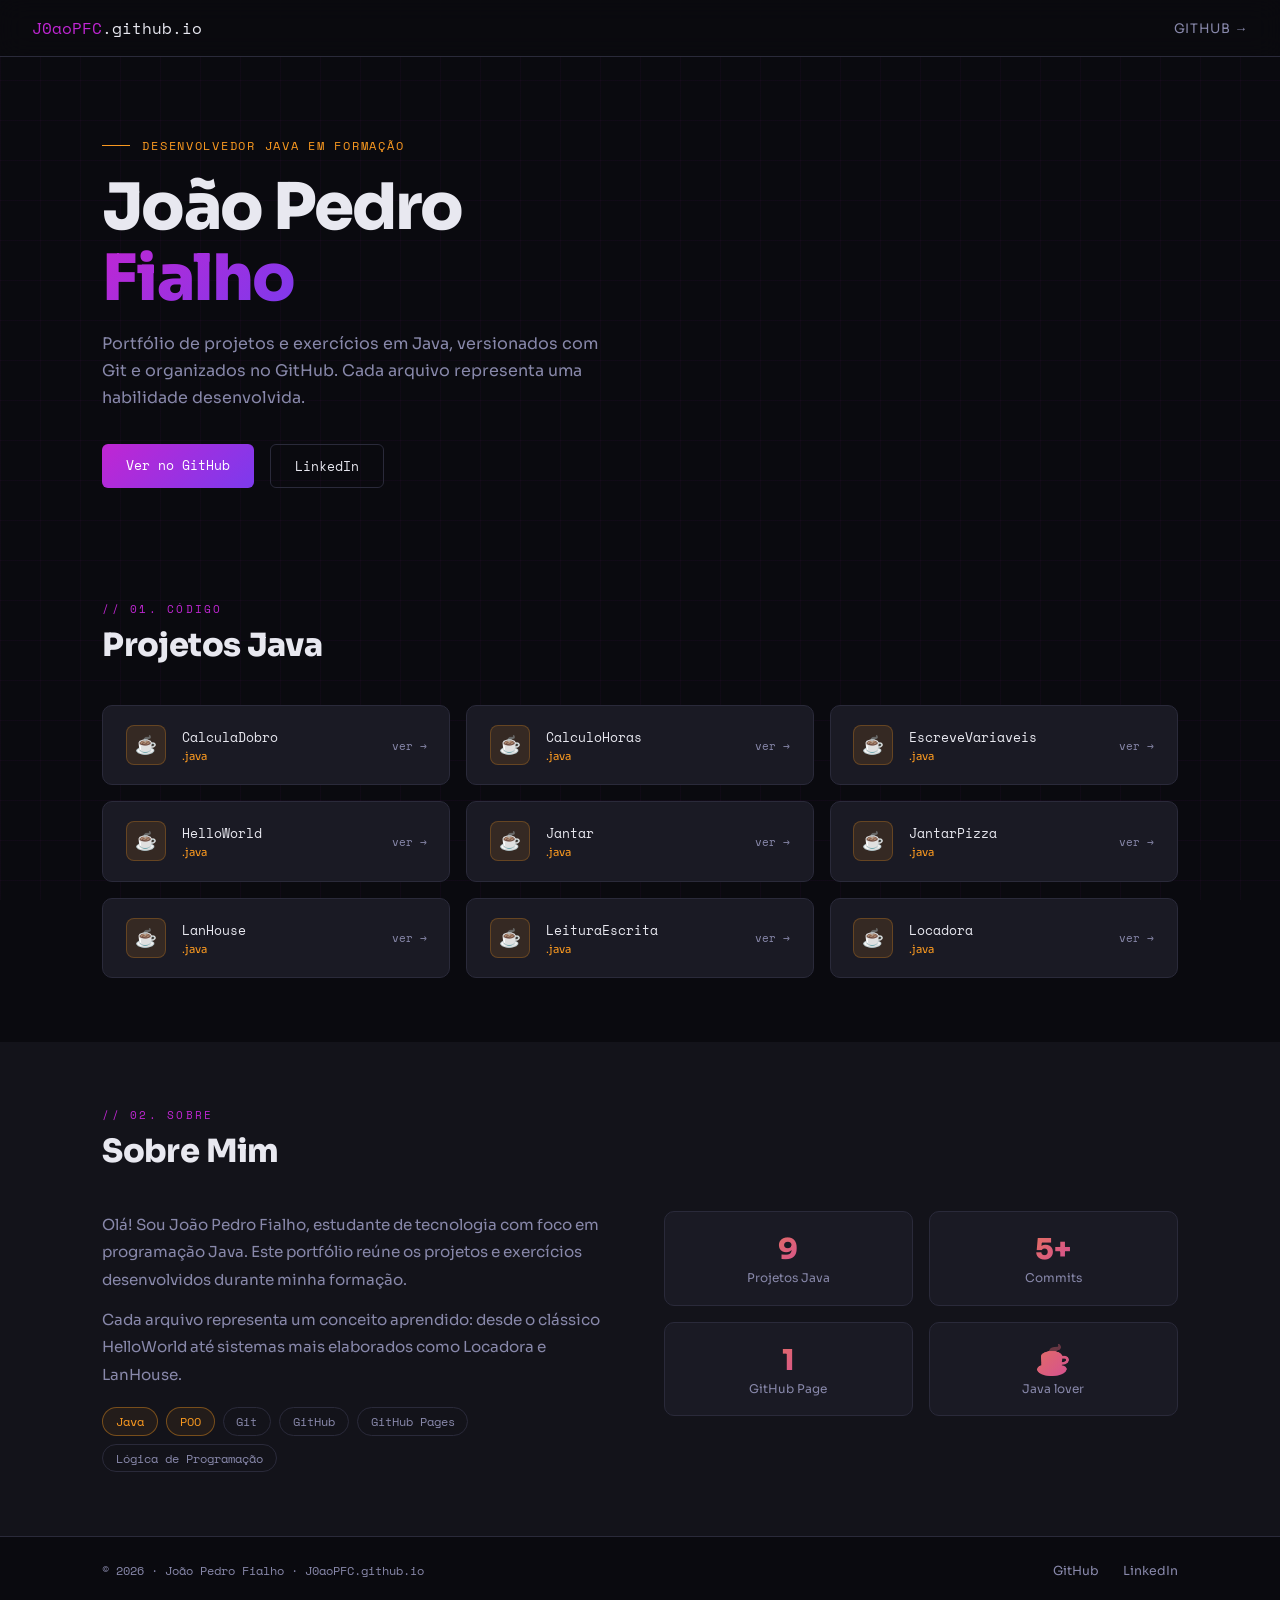
==== index.html.html @ e03d67a1 "Add files via upload" ====
<!DOCTYPE html>
<html lang="pt-BR">
<head>
  <meta charset="UTF-8"/>
  <meta name="viewport" content="width=device-width, initial-scale=1.0"/>
  <title>João Pedro Fialho | Portfolio Java</title>
  <link href="https://fonts.googleapis.com/css2?family=Space+Mono:wght@400;700&family=Sora:wght@300;400;600;800&display=swap" rel="stylesheet"/>
  <style>
    :root {
      --bg: #0a0a0f; --surface: #13131a; --card: #1a1a24;
      --accent: #c026d3; --accent2: #7c3aed;
      --text: #e8e8f0; --muted: #8888aa; --border: #2a2a3a;
      --java: #f89820;
    }
    * { margin: 0; padding: 0; box-sizing: border-box; }
    body { background: var(--bg); color: var(--text); font-family: 'Sora', sans-serif; min-height: 100vh; overflow-x: hidden; }
    body::before {
      content: ''; position: fixed; inset: 0;
      background-image: linear-gradient(rgba(192,38,211,0.04) 1px, transparent 1px), linear-gradient(90deg, rgba(192,38,211,0.04) 1px, transparent 1px);
      background-size: 40px 40px; pointer-events: none; z-index: 0;
    }
    nav {
      position: sticky; top: 0; z-index: 100;
      background: rgba(10,10,15,0.9); backdrop-filter: blur(12px);
      border-bottom: 1px solid var(--border);
      padding: 1rem 2rem; display: flex; justify-content: space-between; align-items: center;
    }
    .logo { font-family: 'Space Mono', monospace; font-size: 1rem; color: var(--accent); }
    .logo span { color: var(--text); }
    nav a { color: var(--muted); text-decoration: none; font-size: 0.82rem; letter-spacing: 0.05em; text-transform: uppercase; transition: color .2s; }
    nav a:hover { color: var(--accent); }

    .hero {
      position: relative; z-index: 1;
      padding: 5rem 8vw 3rem;
      display: flex; flex-direction: column; align-items: flex-start;
    }
    .hero-tag {
      font-family: 'Space Mono', monospace; font-size: 0.72rem;
      color: var(--java); letter-spacing: 0.15em; text-transform: uppercase;
      margin-bottom: 1.2rem; display: flex; align-items: center; gap: 0.75rem;
    }
    .hero-tag::before { content: ''; width: 28px; height: 1px; background: var(--java); display: block; }
    h1 { font-size: clamp(2.2rem, 5vw, 4rem); font-weight: 800; line-height: 1.1; letter-spacing: -0.03em; margin-bottom: 1rem; }
    h1 .hl { background: linear-gradient(135deg, var(--accent), var(--accent2)); -webkit-background-clip: text; -webkit-text-fill-color: transparent; background-clip: text; }
    .hero p { color: var(--muted); font-size: 1rem; line-height: 1.7; max-width: 520px; margin-bottom: 2rem; }
    .btn-group { display: flex; gap: 1rem; flex-wrap: wrap; }
    .btn { padding: 0.7rem 1.5rem; border-radius: 6px; font-family: 'Space Mono', monospace; font-size: 0.82rem; text-decoration: none; transition: all .2s; }
    .btn-primary { background: linear-gradient(135deg, var(--accent), var(--accent2)); color: #fff; }
    .btn-primary:hover { opacity: 0.85; transform: translateY(-2px); }
    .btn-ghost { border: 1px solid var(--border); color: var(--text); }
    .btn-ghost:hover { border-color: var(--accent); color: var(--accent); }

    section { position: relative; z-index: 1; padding: 4rem 8vw; }
    .sec-label { font-family: 'Space Mono', monospace; font-size: 0.7rem; color: var(--accent); letter-spacing: 0.2em; text-transform: uppercase; margin-bottom: 0.5rem; }
    .sec-title { font-size: clamp(1.4rem, 3vw, 2rem); font-weight: 800; margin-bottom: 2.5rem; letter-spacing: -0.02em; }

    /* JAVA FILES GRID */
    .files-grid { display: grid; grid-template-columns: repeat(auto-fill, minmax(260px, 1fr)); gap: 1rem; }
    .file-card {
      background: var(--card); border: 1px solid var(--border);
      border-radius: 10px; padding: 1.2rem 1.4rem;
      display: flex; align-items: center; gap: 1rem;
      transition: all .2s; text-decoration: none; color: var(--text);
      position: relative; overflow: hidden;
    }
    .file-card::before {
      content: ''; position: absolute; left: 0; top: 0; bottom: 0;
      width: 3px; background: var(--java); opacity: 0; transition: opacity .2s;
    }
    .file-card:hover { border-color: var(--java); transform: translateY(-3px); }
    .file-card:hover::before { opacity: 1; }
    .file-icon {
      width: 40px; height: 40px; border-radius: 8px;
      background: rgba(248,152,32,0.12); border: 1px solid rgba(248,152,32,0.25);
      display: flex; align-items: center; justify-content: center;
      font-size: 1.1rem; flex-shrink: 0;
    }
    .file-name { font-family: 'Space Mono', monospace; font-size: 0.82rem; color: var(--text); }
    .file-ext { font-size: 0.7rem; color: var(--java); margin-top: 2px; }
    .file-link {
      margin-left: auto; font-size: 0.7rem; color: var(--muted);
      font-family: 'Space Mono', monospace;
    }
    .file-card:hover .file-link { color: var(--java); }

    /* ABOUT */
    .about-grid { display: grid; grid-template-columns: 1fr 1fr; gap: 3rem; align-items: start; }
    .about-text p { color: var(--muted); line-height: 1.8; margin-bottom: 0.8rem; font-size: 0.95rem; }
    .skills { display: flex; flex-wrap: wrap; gap: 0.5rem; margin-top: 1.2rem; }
    .skill { padding: 0.3rem 0.8rem; border: 1px solid var(--border); border-radius: 20px; font-size: 0.75rem; font-family: 'Space Mono', monospace; color: var(--muted); transition: all .2s; }
    .skill.java { border-color: rgba(248,152,32,0.4); color: var(--java); background: rgba(248,152,32,0.07); }
    .skill:hover { border-color: var(--accent); color: var(--accent); }
    .stats { display: grid; grid-template-columns: 1fr 1fr; gap: 1rem; }
    .stat { background: var(--card); border: 1px solid var(--border); border-radius: 10px; padding: 1.2rem; text-align: center; }
    .stat-n { font-size: 1.8rem; font-weight: 800; background: linear-gradient(135deg, var(--java), var(--accent)); -webkit-background-clip: text; -webkit-text-fill-color: transparent; background-clip: text; }
    .stat-l { font-size: 0.75rem; color: var(--muted); margin-top: 0.2rem; }

    footer { position: relative; z-index: 1; border-top: 1px solid var(--border); padding: 1.5rem 8vw; display: flex; justify-content: space-between; align-items: center; flex-wrap: wrap; gap: 1rem; }
    footer p { color: var(--muted); font-size: 0.78rem; font-family: 'Space Mono', monospace; }
    .footer-links { display: flex; gap: 1.5rem; }
    .footer-links a { color: var(--muted); text-decoration: none; font-size: 0.78rem; transition: color .2s; }
    .footer-links a:hover { color: var(--accent); }

    @keyframes fadeUp { from { opacity: 0; transform: translateY(24px); } to { opacity: 1; transform: translateY(0); } }
    .hero > * { animation: fadeUp .5s ease forwards; opacity: 0; }
    .hero > *:nth-child(1){animation-delay:.1s} .hero > *:nth-child(2){animation-delay:.2s}
    .hero > *:nth-child(3){animation-delay:.3s} .hero > *:nth-child(4){animation-delay:.4s}

    @media(max-width:768px){ .about-grid{grid-template-columns:1fr} }
  </style>
</head>
<body>

<nav>
  <div class="logo">J0aoPFC<span>.github.io</span></div>
  <a href="https://github.com/J0aoPFC" target="_blank">GitHub →</a>
</nav>

<section class="hero">
  <div class="hero-tag">Desenvolvedor Java em formação</div>
  <h1>João Pedro<br/><span class="hl">Fialho</span></h1>
  <p>Portfólio de projetos e exercícios em Java, versionados com Git e organizados no GitHub. Cada arquivo representa uma habilidade desenvolvida.</p>
  <div class="btn-group">
    <a href="https://github.com/J0aoPFC" class="btn btn-primary" target="_blank">Ver no GitHub</a>
    <a href="https://linkedin.com/in/joaopedrofialho" class="btn btn-ghost" target="_blank">LinkedIn</a>
  </div>
</section>

<section id="projetos">
  <div class="sec-label">// 01. Código</div>
  <h2 class="sec-title">Projetos Java</h2>
  <div class="files-grid">

    <a class="file-card" href="https://github.com/J0aoPFC/J0aoPFC.github.io/blob/main/CalculaDobro.java" target="_blank">
      <div class="file-icon">☕</div>
      <div><div class="file-name">CalculaDobro</div><div class="file-ext">.java</div></div>
      <span class="file-link">ver →</span>
    </a>

    <a class="file-card" href="https://github.com/J0aoPFC/J0aoPFC.github.io/blob/main/CalculoHoras.java" target="_blank">
      <div class="file-icon">☕</div>
      <div><div class="file-name">CalculoHoras</div><div class="file-ext">.java</div></div>
      <span class="file-link">ver →</span>
    </a>

    <a class="file-card" href="https://github.com/J0aoPFC/J0aoPFC.github.io/blob/main/EscreveVariaveis.java" target="_blank">
      <div class="file-icon">☕</div>
      <div><div class="file-name">EscreveVariaveis</div><div class="file-ext">.java</div></div>
      <span class="file-link">ver →</span>
    </a>

    <a class="file-card" href="https://github.com/J0aoPFC/J0aoPFC.github.io/blob/main/HelloWorld.java" target="_blank">
      <div class="file-icon">☕</div>
      <div><div class="file-name">HelloWorld</div><div class="file-ext">.java</div></div>
      <span class="file-link">ver →</span>
    </a>

    <a class="file-card" href="https://github.com/J0aoPFC/J0aoPFC.github.io/blob/main/Jantar.java" target="_blank">
      <div class="file-icon">☕</div>
      <div><div class="file-name">Jantar</div><div class="file-ext">.java</div></div>
      <span class="file-link">ver →</span>
    </a>

    <a class="file-card" href="https://github.com/J0aoPFC/J0aoPFC.github.io/blob/main/JantarPizza.java" target="_blank">
      <div class="file-icon">☕</div>
      <div><div class="file-name">JantarPizza</div><div class="file-ext">.java</div></div>
      <span class="file-link">ver →</span>
    </a>

    <a class="file-card" href="https://github.com/J0aoPFC/J0aoPFC.github.io/blob/main/LanHouse.java" target="_blank">
      <div class="file-icon">☕</div>
      <div><div class="file-name">LanHouse</div><div class="file-ext">.java</div></div>
      <span class="file-link">ver →</span>
    </a>

    <a class="file-card" href="https://github.com/J0aoPFC/J0aoPFC.github.io/blob/main/LeituraEscrita.java" target="_blank">
      <div class="file-icon">☕</div>
      <div><div class="file-name">LeituraEscrita</div><div class="file-ext">.java</div></div>
      <span class="file-link">ver →</span>
    </a>

    <a class="file-card" href="https://github.com/J0aoPFC/J0aoPFC.github.io/blob/main/Locadora.java" target="_blank">
      <div class="file-icon">☕</div>
      <div><div class="file-name">Locadora</div><div class="file-ext">.java</div></div>
      <span class="file-link">ver →</span>
    </a>

  </div>
</section>

<section id="sobre" style="background: var(--surface);">
  <div class="sec-label">// 02. Sobre</div>
  <h2 class="sec-title">Sobre Mim</h2>
  <div class="about-grid">
    <div class="about-text">
      <p>Olá! Sou João Pedro Fialho, estudante de tecnologia com foco em programação Java. Este portfólio reúne os projetos e exercícios desenvolvidos durante minha formação.</p>
      <p>Cada arquivo representa um conceito aprendido: desde o clássico HelloWorld até sistemas mais elaborados como Locadora e LanHouse.</p>
      <div class="skills">
        <span class="skill java">Java</span>
        <span class="skill java">POO</span>
        <span class="skill">Git</span>
        <span class="skill">GitHub</span>
        <span class="skill">GitHub Pages</span>
        <span class="skill">Lógica de Programação</span>
      </div>
    </div>
    <div class="stats">
      <div class="stat"><div class="stat-n">9</div><div class="stat-l">Projetos Java</div></div>
      <div class="stat"><div class="stat-n">5+</div><div class="stat-l">Commits</div></div>
      <div class="stat"><div class="stat-n">1</div><div class="stat-l">GitHub Page</div></div>
      <div class="stat"><div class="stat-n">☕</div><div class="stat-l">Java lover</div></div>
    </div>
  </div>
</section>

<footer>
  <p>© 2026 · João Pedro Fialho · J0aoPFC.github.io</p>
  <div class="footer-links">
    <a href="https://github.com/J0aoPFC" target="_blank">GitHub</a>
    <a href="https://linkedin.com/in/joaopedrofialho" target="_blank">LinkedIn</a>
  </div>
</footer>

</body>
</html>
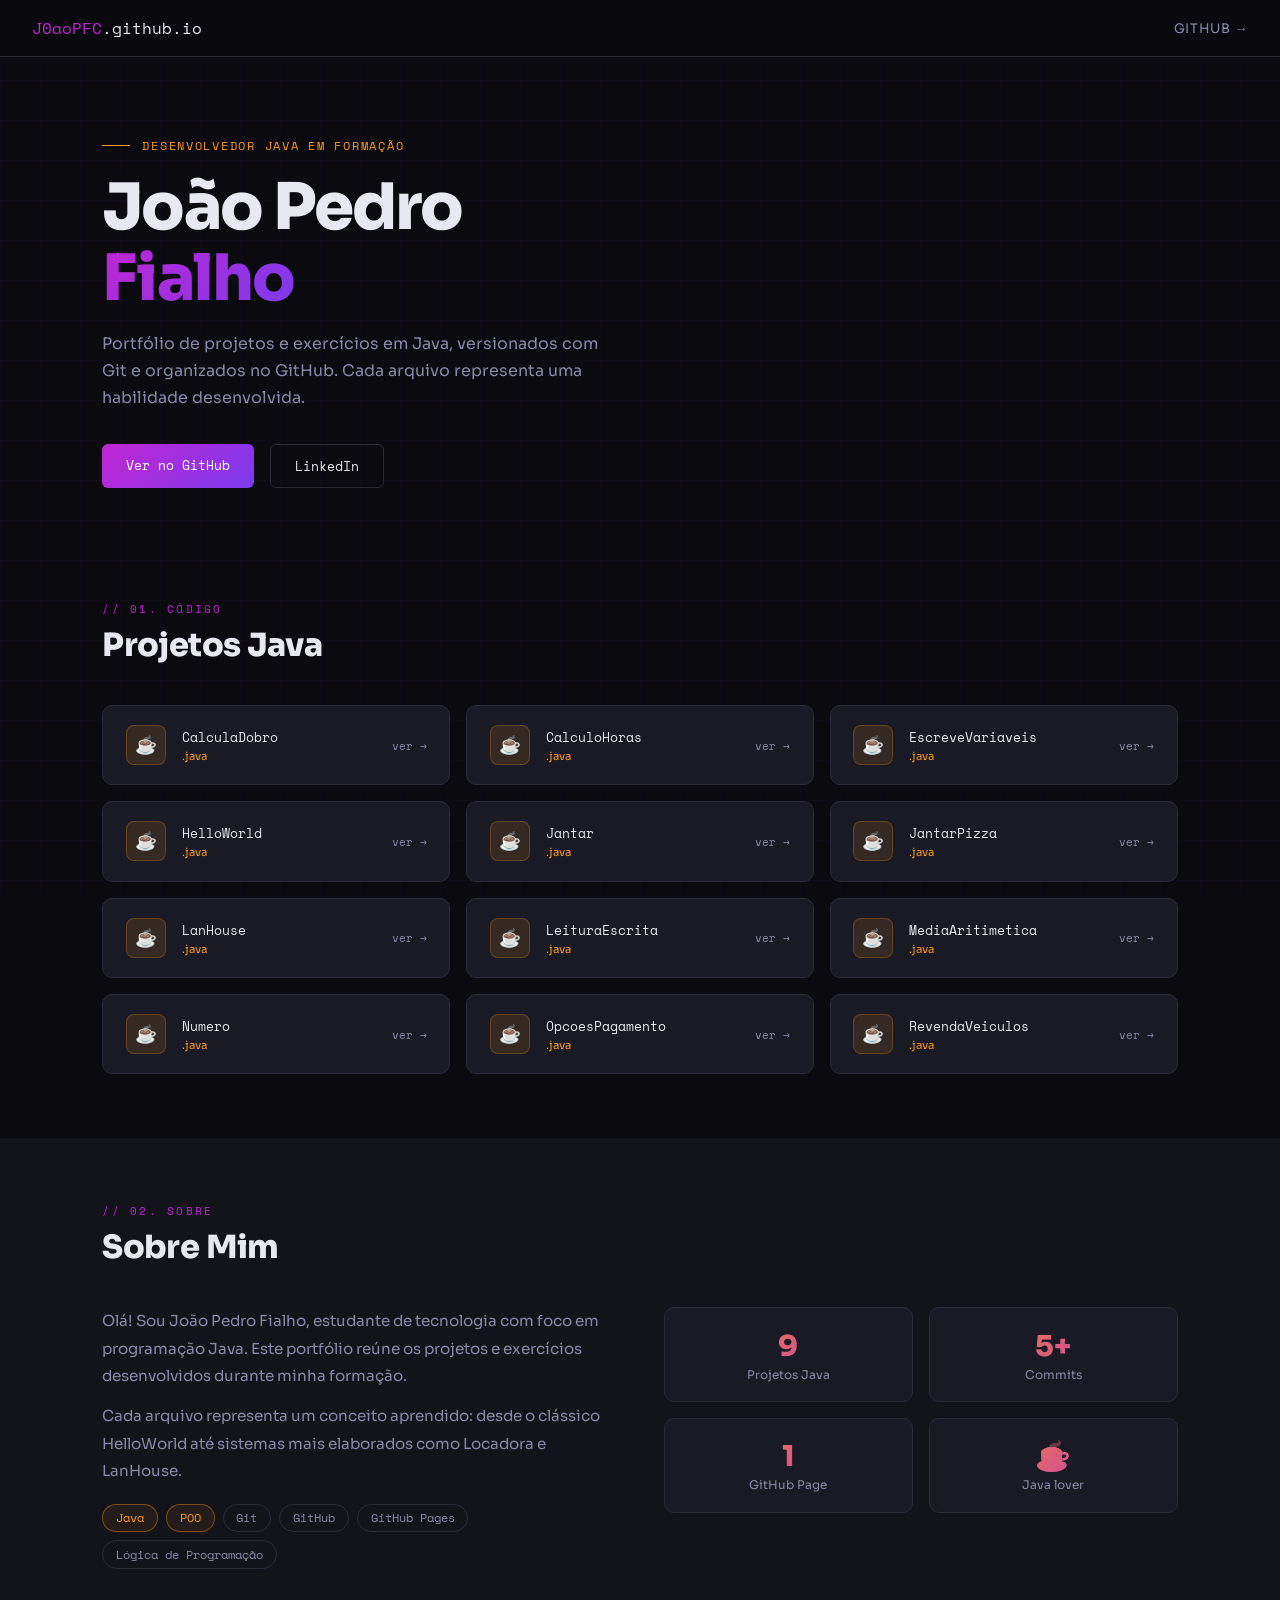
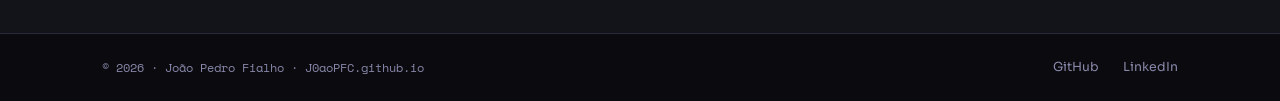
==== commit e964df9d: "index.html" ====
--- a/index.html.html
+++ b/index.html.html
@@ -180,12 +180,32 @@
       <span class="file-link">ver →</span>
     </a>
 
-    <a class="file-card" href="https://github.com/J0aoPFC/J0aoPFC.github.io/blob/main/Locadora.java" target="_blank">
-      <div class="file-icon">☕</div>
-      <div><div class="file-name">Locadora</div><div class="file-ext">.java</div></div>
-      <span class="file-link">ver →</span>
-    </a>
-
+    <a class="file-card" href="https://github.com/J0aoPFC/J0aoPFC.github.io/blob/main/MediaAritimetica.java" target="_blank">
+  <div class="file-icon">☕</div>
+  <div><div class="file-name">MediaAritimetica</div><div class="file-ext">.java</div></div>
+  <span class="file-link">ver →</span>
+</a>
+
+<a class="file-card" href="https://github.com/J0aoPFC/J0aoPFC.github.io/blob/main/Numero.java" target="_blank">
+  <div class="file-icon">☕</div>
+  <div><div class="file-name">Numero</div><div class="file-ext">.java</div></div>
+  <span class="file-link">ver →</span>
+</a>
+
+<a class="file-card" href="https://github.com/J0aoPFC/J0aoPFC.github.io/blob/main/OpcoesPagamento.java" target="_blank">
+  <div class="file-icon">☕</div>
+  <div><div class="file-name">OpcoesPagamento</div><div class="file-ext">.java</div></div>
+  <span class="file-link">ver →</span>
+</a>
+
+<a class="file-card" href="https://github.com/J0aoPFC/J0aoPFC.github.io/blob/main/RevendaVeiculos.java" target="_blank">
+  <div class="file-icon">☕</div>
+  <div><div class="file-name">RevendaVeiculos</div><div class="file-ext">.java</div></div>
+  <span class="file-link">ver →</span>
+</a>
+    
+    </a>
+    
   </div>
 </section>
 
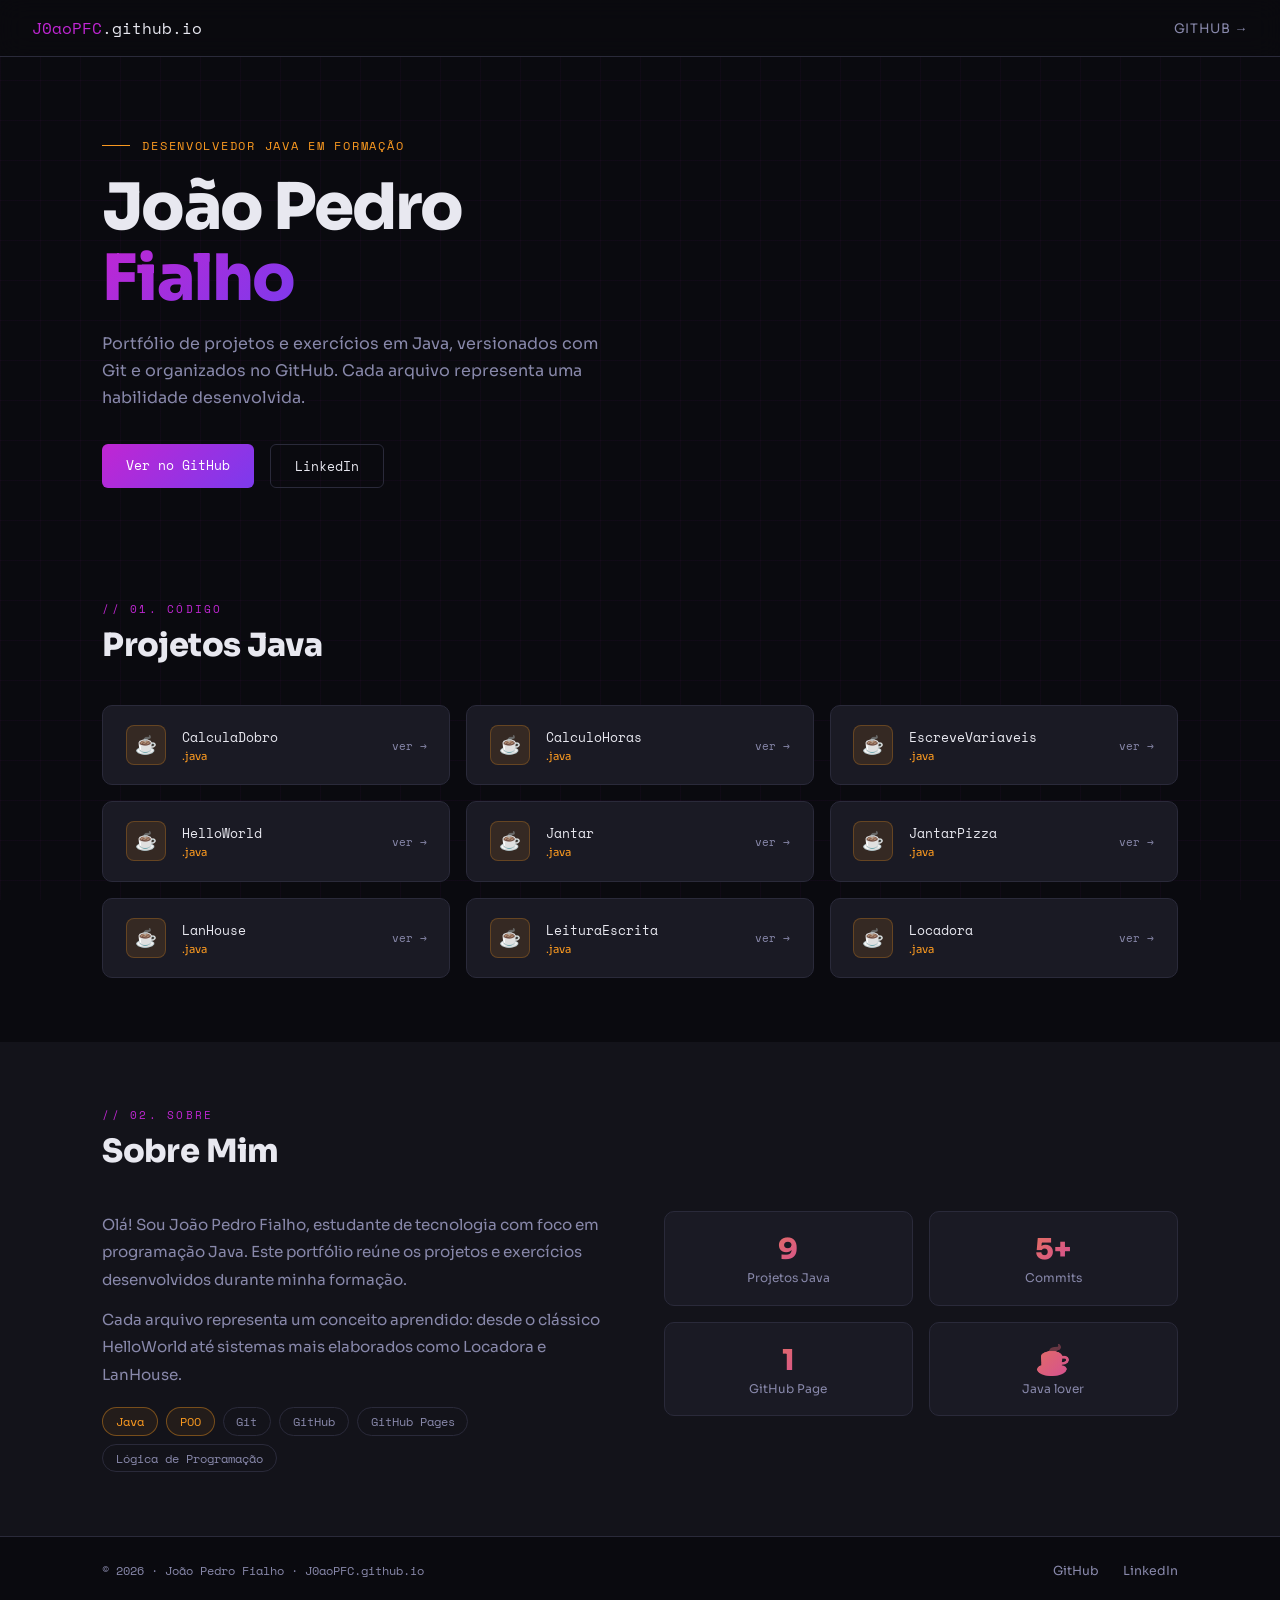
==== commit 92bfcb2d: "Add files via upload" ====
--- a/index.html.html
+++ b/index.html.html
@@ -180,32 +180,12 @@
       <span class="file-link">ver →</span>
     </a>
 
-    <a class="file-card" href="https://github.com/J0aoPFC/J0aoPFC.github.io/blob/main/MediaAritimetica.java" target="_blank">
-  <div class="file-icon">☕</div>
-  <div><div class="file-name">MediaAritimetica</div><div class="file-ext">.java</div></div>
-  <span class="file-link">ver →</span>
-</a>
-
-<a class="file-card" href="https://github.com/J0aoPFC/J0aoPFC.github.io/blob/main/Numero.java" target="_blank">
-  <div class="file-icon">☕</div>
-  <div><div class="file-name">Numero</div><div class="file-ext">.java</div></div>
-  <span class="file-link">ver →</span>
-</a>
-
-<a class="file-card" href="https://github.com/J0aoPFC/J0aoPFC.github.io/blob/main/OpcoesPagamento.java" target="_blank">
-  <div class="file-icon">☕</div>
-  <div><div class="file-name">OpcoesPagamento</div><div class="file-ext">.java</div></div>
-  <span class="file-link">ver →</span>
-</a>
-
-<a class="file-card" href="https://github.com/J0aoPFC/J0aoPFC.github.io/blob/main/RevendaVeiculos.java" target="_blank">
-  <div class="file-icon">☕</div>
-  <div><div class="file-name">RevendaVeiculos</div><div class="file-ext">.java</div></div>
-  <span class="file-link">ver →</span>
-</a>
-    
-    </a>
-    
+    <a class="file-card" href="https://github.com/J0aoPFC/J0aoPFC.github.io/blob/main/Locadora.java" target="_blank">
+      <div class="file-icon">☕</div>
+      <div><div class="file-name">Locadora</div><div class="file-ext">.java</div></div>
+      <span class="file-link">ver →</span>
+    </a>
+
   </div>
 </section>
 
